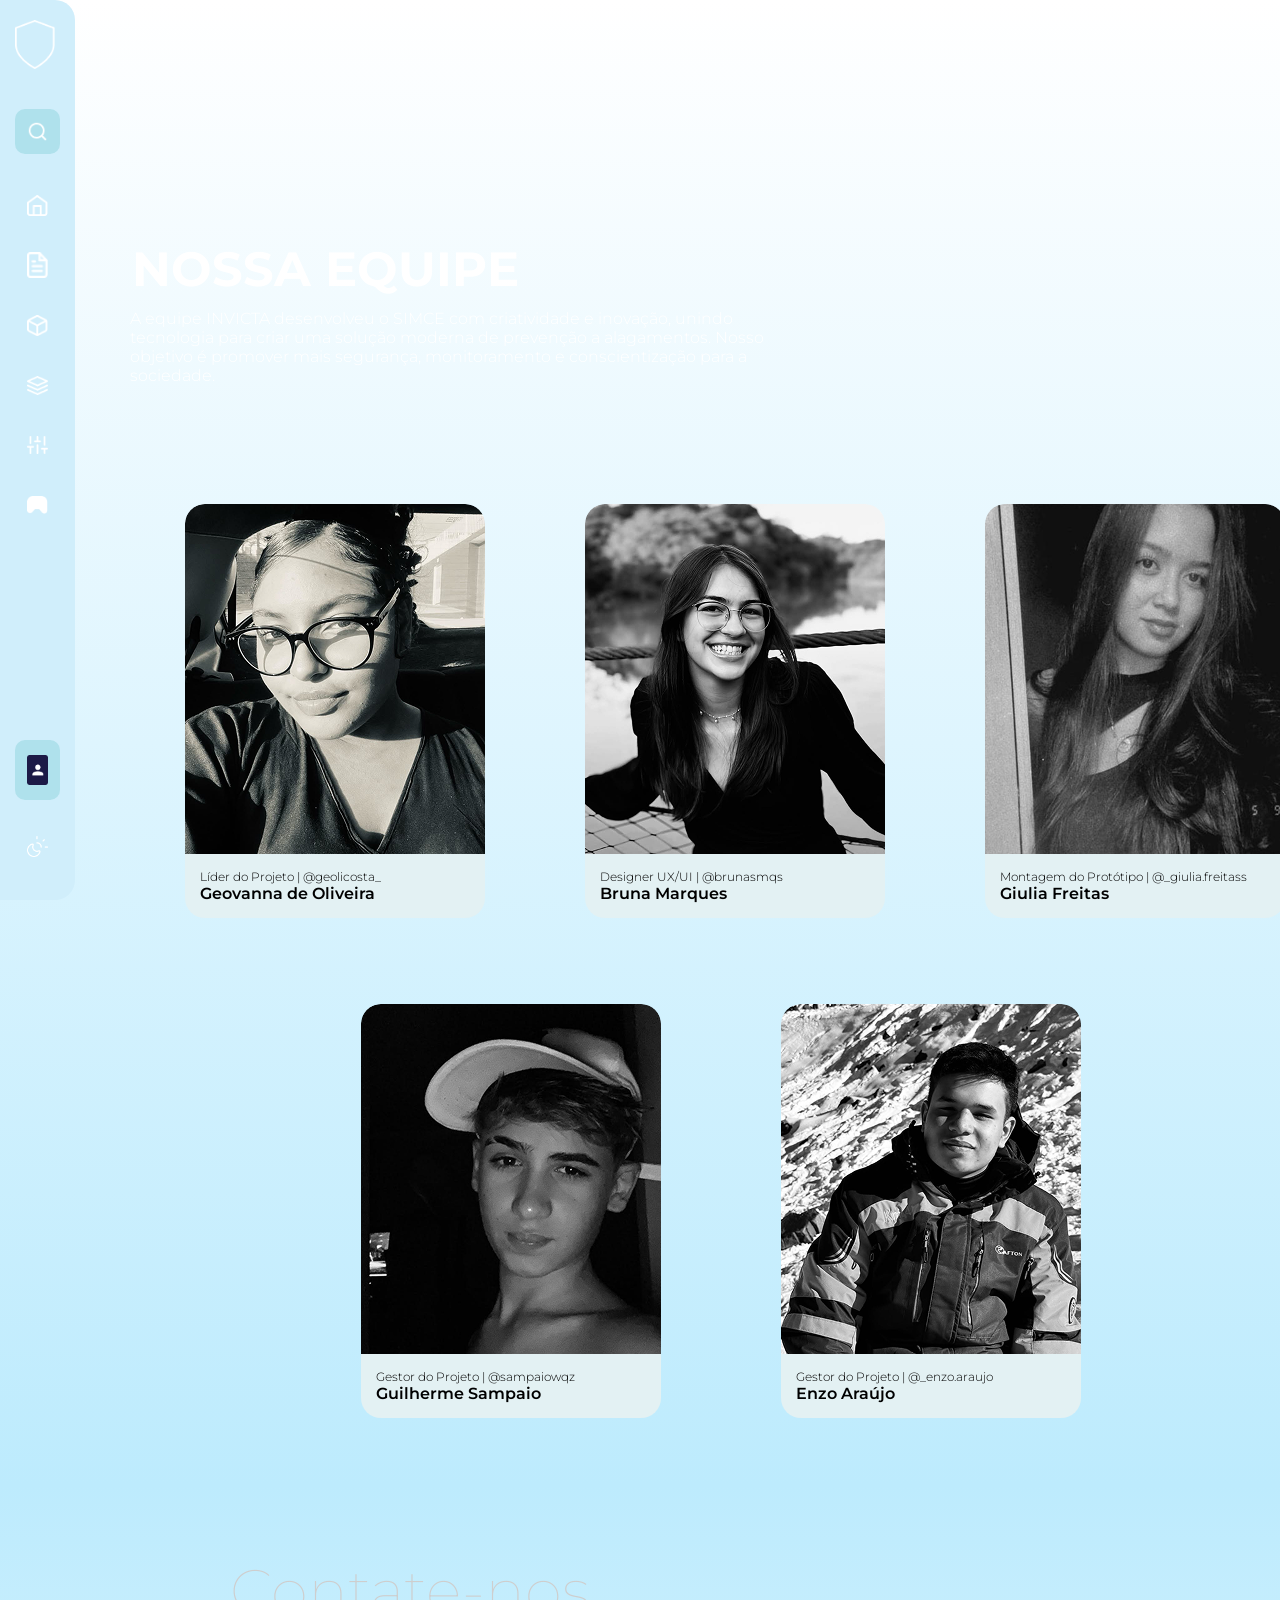
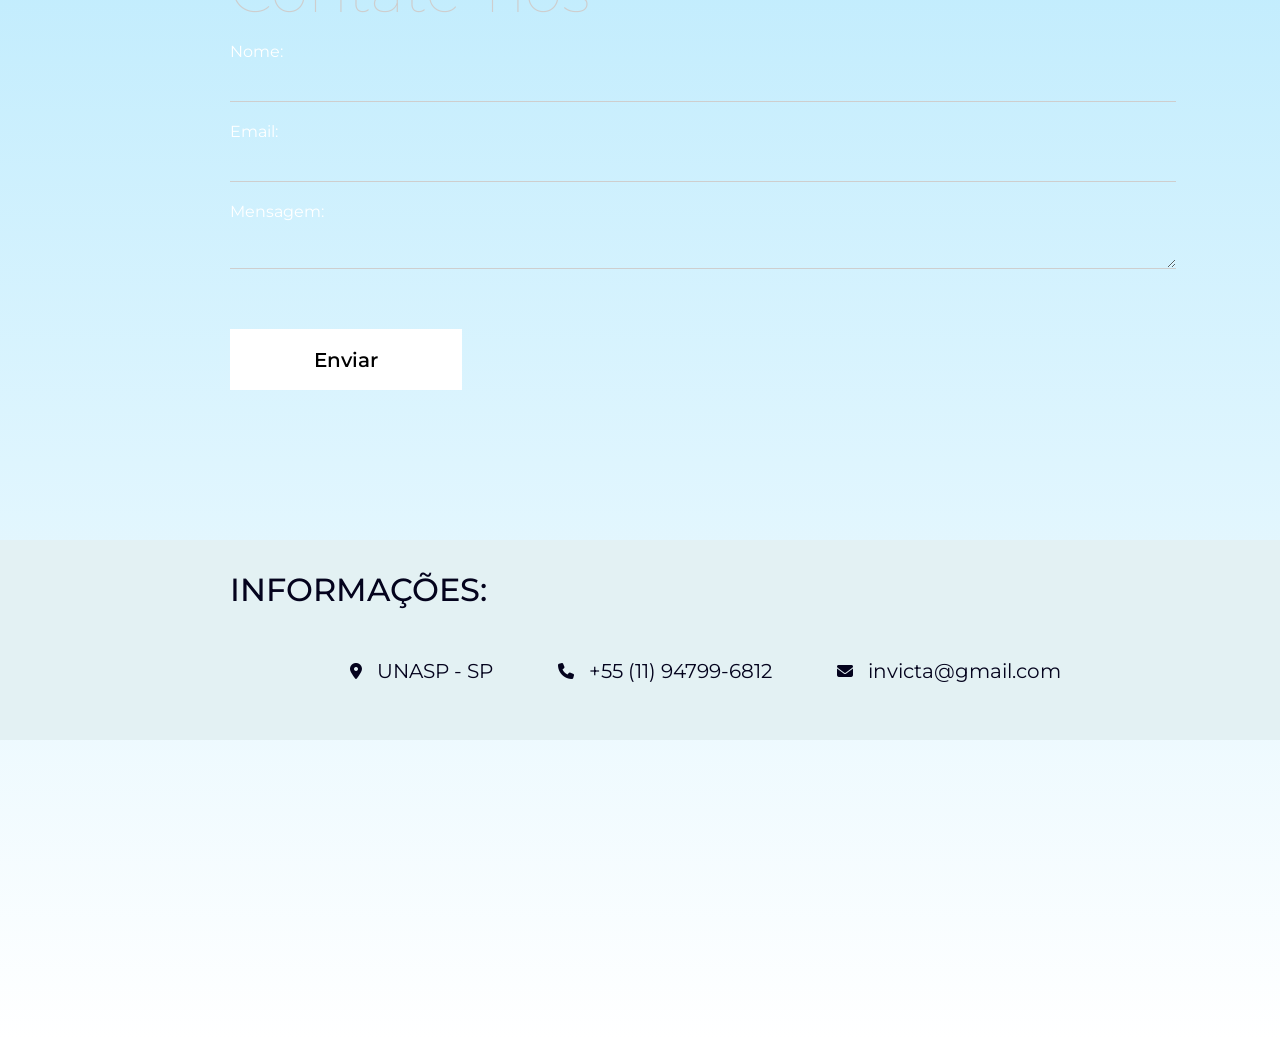
==== pages-clara/equipeClaro.html @ 2c4e3793 "ajuste de botões e modo claro" ====
<!doctype html>
<html lang="en">
    <head>
        <meta charset="UTF-8" />
        <meta name="viewport" content="width=device-width, initial-scale=1.0" />
        <link rel="stylesheet" href="equipeClaro.css" />
        <link
            rel="stylesheet"
            href="https://cdnjs.cloudflare.com/ajax/libs/font-awesome/6.7.2/css/all.min.css"
        />
        <link rel="preconnect" href="https://fonts.googleapis.com" />
        <link rel="preconnect" href="https://fonts.gstatic.com" crossorigin />
        <link
            href="https://fonts.googleapis.com/css2?family=Montserrat:wght@300;400;500;700&display=swap"
            rel="stylesheet"
        />
        <title>Nossa Equipe</title>
    </head>
    <body>
        <div id="page">
            <div class="menu">
                <div class="logo">
                    <img
                        class="logoIcon"
                        src="/images/LOGO (1).png"
                        alt="LOGO"
                    />
                    <span>INVICTA</span>
                </div>

                <div class="pesquisa">
                    <img
                        class="serchIcon"
                        src="/images/SERCH.png"
                        alt="Pesquisar"
                    />
                    <span>Pesquisar</span>
                </div>

                <a href="indexClaro.html" class="item-menu">
                    <img src="/images/HOME.png" alt="Home" />
                    <span>Home</span>
                </a>

                <a href="manualClaro.html" class="item-menu">
                    <img src="/images/LISTA.png" alt="Lista" />
                    <span>Manual</span>
                </a>

                <a href="produtoClaro.html" class="item-menu">
                    <img src="/images/MANUAL.png" alt="Manual" />
                    <span>Produto</span>
                </a>

                <a href="equipeClaro.html" class="item-menu">
                    <img src="/images/EQUIPE.png" alt="Equipe" />
                    <span>Equipe</span>
                </a>

                <a href="referenciasClaro.html" class="item-menu">
                    <img src="/images/REFERENCIAS.png" alt="Referências" />
                    <span>Referências</span>
                </a>
                <a href="gameClaro.html" class="item-menu">
                    <img src="/images/GAME.png" alt="Game" />
                    <span>Game</span>
                </a>

                <div class="usuario">
                    <img
                        class="userIcon"
                        src="/images/USUÁRIO.png"
                        alt="Usuário"
                    />

                    <div class="dados-usuario">
                        <h4>Geovanna Oliveira</h4>
                        <p>geovanna@email.com</p>
                    </div>
                </div>
                <div class="item-menu">
                    <img
                        class="tema-iconify"
                        src="/images/Tema.png"
                        alt="Icone de lua e sol"
                    />
                    <span>Modo Claro</span>
                </div>
            </div>

            <div class="titulo">
                <h1>NOSSA EQUIPE</h1>
            </div>

            <div>
                <p id="descricao">
                    A equipe INVICTA desenvolveu o SIMCE com criatividade e
                    inovação, unindo tecnologia para criar uma solução moderna
                    de prevenção a alagamentos. Nosso objetivo é promover mais
                    segurança, monitoramento e conscientização para a sociedade.
                </p>
            </div>
            <div class="equipe">
                <div class="linha-meninas">
                    <div class="card" id="geo">
                        <img src="/images/Geovanna.png" alt="Imagem Geovanna" />

                        <div class="info-card">
                            <p>Líder do Projeto | @geolicosta_</p>
                            <h4 class="nome">Geovanna de Oliveira</h4>
                        </div>
                    </div>

                    <div class="card">
                        <img src="/images/Bruna.png" alt="Imagem Bruna" />

                        <div class="info-card">
                            <p>Designer UX/UI | @brunasmqs</p>
                            <h4 class="nome">Bruna Marques</h4>
                        </div>
                    </div>

                    <div class="card" id="lia">
                        <img src="/images/Giulia.png" alt="Imagem Giulia" />

                        <div class="info-card">
                            <p>Montagem do Protótipo | @_giulia.freitass</p>
                            <h4 class="nome">Giulia Freitas</h4>
                        </div>
                    </div>
                </div>

                <div class="linha-meninos">
                    <div class="card" id="guilherme">
                        <img
                            src="/images/Guilherme.png"
                            alt="Imagem Guilherme"
                        />

                        <div class="info-card">
                            <p>Gestor do Projeto | @sampaiowqz</p>
                            <h4 class="nome">Guilherme Sampaio</h4>
                        </div>
                    </div>

                    <div class="card" id="enzo">
                        <img src="/images/Enzo.png" alt="Imagem Enzo" />

                        <div class="info-card">
                            <p>Gestor do Projeto | @_enzo.araujo</p>
                            <h4 class="nome">Enzo Araújo</h4>
                        </div>
                    </div>
                </div>
            </div>

            <div class="contate-nos">
                <h2>Contate-nos</h2>

                <div class="informacao">
                    <label for="nome">Nome:</label>
                    <input type="text" id="nome" name="nome" />

                    <label for="email">Email:</label>
                    <input type="email" id="email" name="email" />

                    <label for="mensagem">Mensagem:</label>
                    <textarea id="mensagem" name="mensagem" rows="5"></textarea>
                </div>
                <button type="submit">Enviar</button>
            </div>
        </div>

        <div class="info">
            <h3>INFORMAÇÕES:</h3>

            <div class="item-info">
                <i class="fa-solid fa-location-dot"></i>
                <p>UNASP - SP</p>

                <i class="fa-solid fa-phone"></i>
                <p>+55 (11) 94799-6812</p>

                <i class="fa-solid fa-envelope"></i>
                <p>invicta@gmail.com</p>
            </div>
        </div>
    </body>
</html>
---- pages-clara/equipeClaro.css ----
* {
  margin: 0;
  padding: 0;
  box-sizing: border-box;
  font-family: 'Montserrat', sans-serif;
}

html {
  scroll-behavior: smooth;
}

body {
  background: linear-gradient(180deg, #FFF 0%, #BDEBFD 56.25%, #FFF 100%);
  color: #fff;
  position: relative;
  min-height: 100vh;
}

#page {
  /* border: 1px solid red; */
  max-width: 1300px;
  margin-inline: auto;
}

/* ---------- ANIMAÇÕES ---------- */

@keyframes fadeInUp {
  from { opacity: 0; transform: translateY(2rem); }
  to   { opacity: 1; transform: translateY(0); }
}

/* ---------- IMAGENS ---------- */

img {
  max-width: 100%;
  display: block;
}

/* ---------- MENU ---------- */

.menu {
  position: fixed;
  top: 0;
  left: 0;
  width: 4.6875rem;
  height: 100vh;
  text-decoration: none;

  background: #D0EEFB;

  display: flex;
  flex-direction: column;

  padding: 1.25rem 0.9375rem;

  overflow: hidden;
  transition: .35s ease;

  border-radius: 0 1.25rem 1.25rem 0;
  z-index: 999;
}

.menu:hover {
  width: 16.25rem;
}

/* ---------- LOGO ---------- */

.logo {
  display: flex;
  align-items: center;
  gap: 0.9375rem;
  margin-bottom: 2.5rem;
}

.logo img {
  width: 2.5rem;
}

.logo span {
  font-size: 2rem;
  font-weight: 700;
  white-space: nowrap;

  opacity: 0;
  transition: .3s;
}

.menu:hover .logo span {
  opacity: 1;
}

/* ---------- PESQUISA ---------- */

.pesquisa {
  display: flex;
  align-items: center;
  gap: 0.9375rem;

  background: rgba(161, 220, 230, 0.70);
  border-radius: 0.625rem;

  padding: 0.75rem;
  margin-bottom: 1.5625rem;
}

.pesquisa img {
  width: 1.625rem;
}

.pesquisa span {
  white-space: nowrap;
  opacity: 0;
  transition: .3s;
}

.menu:hover .pesquisa span {
  opacity: 1;
}

/* ---------- ITENS ---------- */
/* ---------- ITENS ---------- */

.item-menu {
  display: flex;
  align-items: center;
  gap: 1.125rem;

  width: 100%;

  padding: 0.75rem;
  margin-bottom: 0.5rem;

  border-radius: 0.625rem;

  cursor: pointer;
  transition: .3s ease;

  text-decoration: none;
  color: #fff; /*n consegui descobrir qual a cor*/
}

.item-menu:hover {
  background: #1C1A46; /*n consegui descobrir qual a cor*/
}

.item-menu img {
  width: 1.75rem;
  height: 1.75rem;
  object-fit: contain;
  flex-shrink: 0;
}

.item-menu span {
  white-space: nowrap;
  opacity: 0;
  transition: .3s ease;
  font-size: 1rem;
  font-weight: 500;
}

.menu:hover .item-menu span {
  opacity: 1;
}

/* ---------- USUÁRIO ---------- */

.usuario {
  margin-top: auto;
  margin-bottom: 20px;

  display: flex;
  align-items: center;
  gap: 0.9375rem;

  background: rgba(161, 220, 230, 0.70);
  padding: 0.75rem;
  border-radius: 0.625rem;
}

.usuario img {
  width: 2.1875rem;
}

.dados-usuario {
  opacity: 0;
  transition: .3s;
  white-space: nowrap;
}

.menu:hover .dados-usuario {
  opacity: 1;
}

.dados-usuario h4 {
  font-size: .9rem;
  margin: 0;
}

.dados-usuario p {
  font-size: .7rem;
  color: #1C1A46;
  margin: 0.25rem 0 0 0;
}

/* ---------- TEMA ---------- */

.menu:hover .item-menu {
  opacity: 1;
}

.item-menu{ 
  display: flex;
  align-items: center;
  gap: 1.125rem;

  width: 100%;

  padding: 0.75rem;
  margin-bottom: 0.5rem;

  border-radius: 0.625rem;

  cursor: pointer;
  transition: .3s ease;

  text-decoration: none;
  color: #fff;
}

.item-menu:hover {
  background: #1C1A46; /*n consegui descobrir qual a cor*/
}

.item-menu img {
  width: 2rem;
  height: 1.75rem;
  object-fit: contain;
  flex-shrink: 0;
}

.item-menu span {
  white-space: nowrap;
  opacity: 0;
  transition: .3s ease;
  font-size: 1rem;
  font-weight: 500;
}

/* ---------- INÍCIO DO CSS EQUIPE  ---------- */
/* ---------- TÍTULO ---------- */

.titulo {
  width: 788px;
  height: 59px;
  aspect-ratio: 788/59;
}

.titulo, h1{
  color: #FFF;
  font-family: Montserrat;
  font-size: 48px;
  font-style: normal;
  font-weight: 700;
  line-height: normal;
  margin-left: 66px;
  margin-top: 240px;
}

/* ---------- DESCRIÇÃO DO TÍTULO ---------- */
#descricao{
  width: 680px;
  margin-top: 10px
}

#descricao, p{
  color: #FFF;
  font-family: Montserrat;
  font-size: 16px;
  font-style: normal;
  font-weight: 300;
  line-height: normal;
  margin-left: 130px;
}

/* ---------- IMAGENS DA EQUIPE ---------- */

.linha-meninas{
    display: flex;
    gap: 100px; 
    margin-top: 119px;
    
}

.info-card p,
.info-card h4{
  color: #000000;
  padding-left: 15px;
}

.info-card h4{
  font-weight: 600;
}

.card{
  width: 300px;

}

.card img{
  width: 300px;
  display: block;
  border-radius: 20px 20px 0 0;
}

.info-card{
  width: 300px;
  background: #E3F1F3;
  border-radius: 0 0 20px 20px;
  padding: 15px 0;
  
}

.info-card p,
.info-card h4{
  margin: 0;
  background: none; 
}

.info-card p{
  font-size: 12px;
}

#geo{
  margin-left: 185px
}

#lia{
  margin-right: 130px;
}

#guilherme {
  margin-left: 361px
}

#enzo{
  margin-right: 283px;
}

.linha-meninos{
    display: flex;
    gap: 120px;
    margin-top: 150px;
}

.card{
  width: 300px;
  height: 350px;
}

}

/* ---------- CONTATE-NOS  ---------- */
.informacao{
  display: flex;
  flex-direction: column;
  align-items: flex-start;
}

h2{
  color: #FFF;
  font-family: Montserrat;
  font-size: 54px;
  font-style: normal;
  font-weight: 300;
  line-height: normal;
  margin-top: 100px;
  color: #CECECE;
  font-family: Montserrat;
  font-size: 60px;
  font-style: normal;
  font-weight: 100;
  line-height: normal;
}

.informacao label{
  display: block;
  margin-top: 15px;
}

textarea{
    height: 40px;
}

.informacao input,
.informacao textarea{
  display: block;
  width: 946px;
  margin-bottom: 15px;
  background: transparent;   
  border: none;             
  border-bottom: 1px solid #CECECE; 
  outline: none;            
  color: #CECECE;
  padding: 8px 0;
  margin-top: 8px;           
  margin-bottom: 20px; 
}

.contate-nos{
  margin-left: 230px; 
  margin-top: 200px;
}

button{
  width: 232px;
  height: 61px;
  background: #FFF;
  border: none;
  color: #000;
  font-family: Montserrat;
  font-size: 20px;
  font-style: normal;
  font-weight: 550;
  line-height: normal;
  margin-top: 40px
}


/* ---------- INFORMACOES  ---------- */


h3{
  color: #04031D;
  font-family: Montserrat;
  font-size: 32px;
  font-style: normal;
  font-weight: 500;
  line-height: normal;
}


h3{
  margin-left: 230px;
   padding-top: 30px;
}

.info{
  background: #E3F1F3;
  width: 100%;
  height: 200px;
  margin-top: 150px;
  margin-bottom: 300px;
}

.item-info{
  display: flex;
  align-items: center;
  gap: 15px;          
  margin-left: 350px;
  margin-top: 20px;
  color: #04031D;
  padding-top: 30px;
}

.item-info i:not(:first-child){
  margin-left: 50px; 
}

.item-info p{
  margin: 0;
  color: #04031D;
  font-family: Montserrat;
  font-size: 20px;
  font-style: normal;
  font-weight: 400;
  line-height: normal;
}
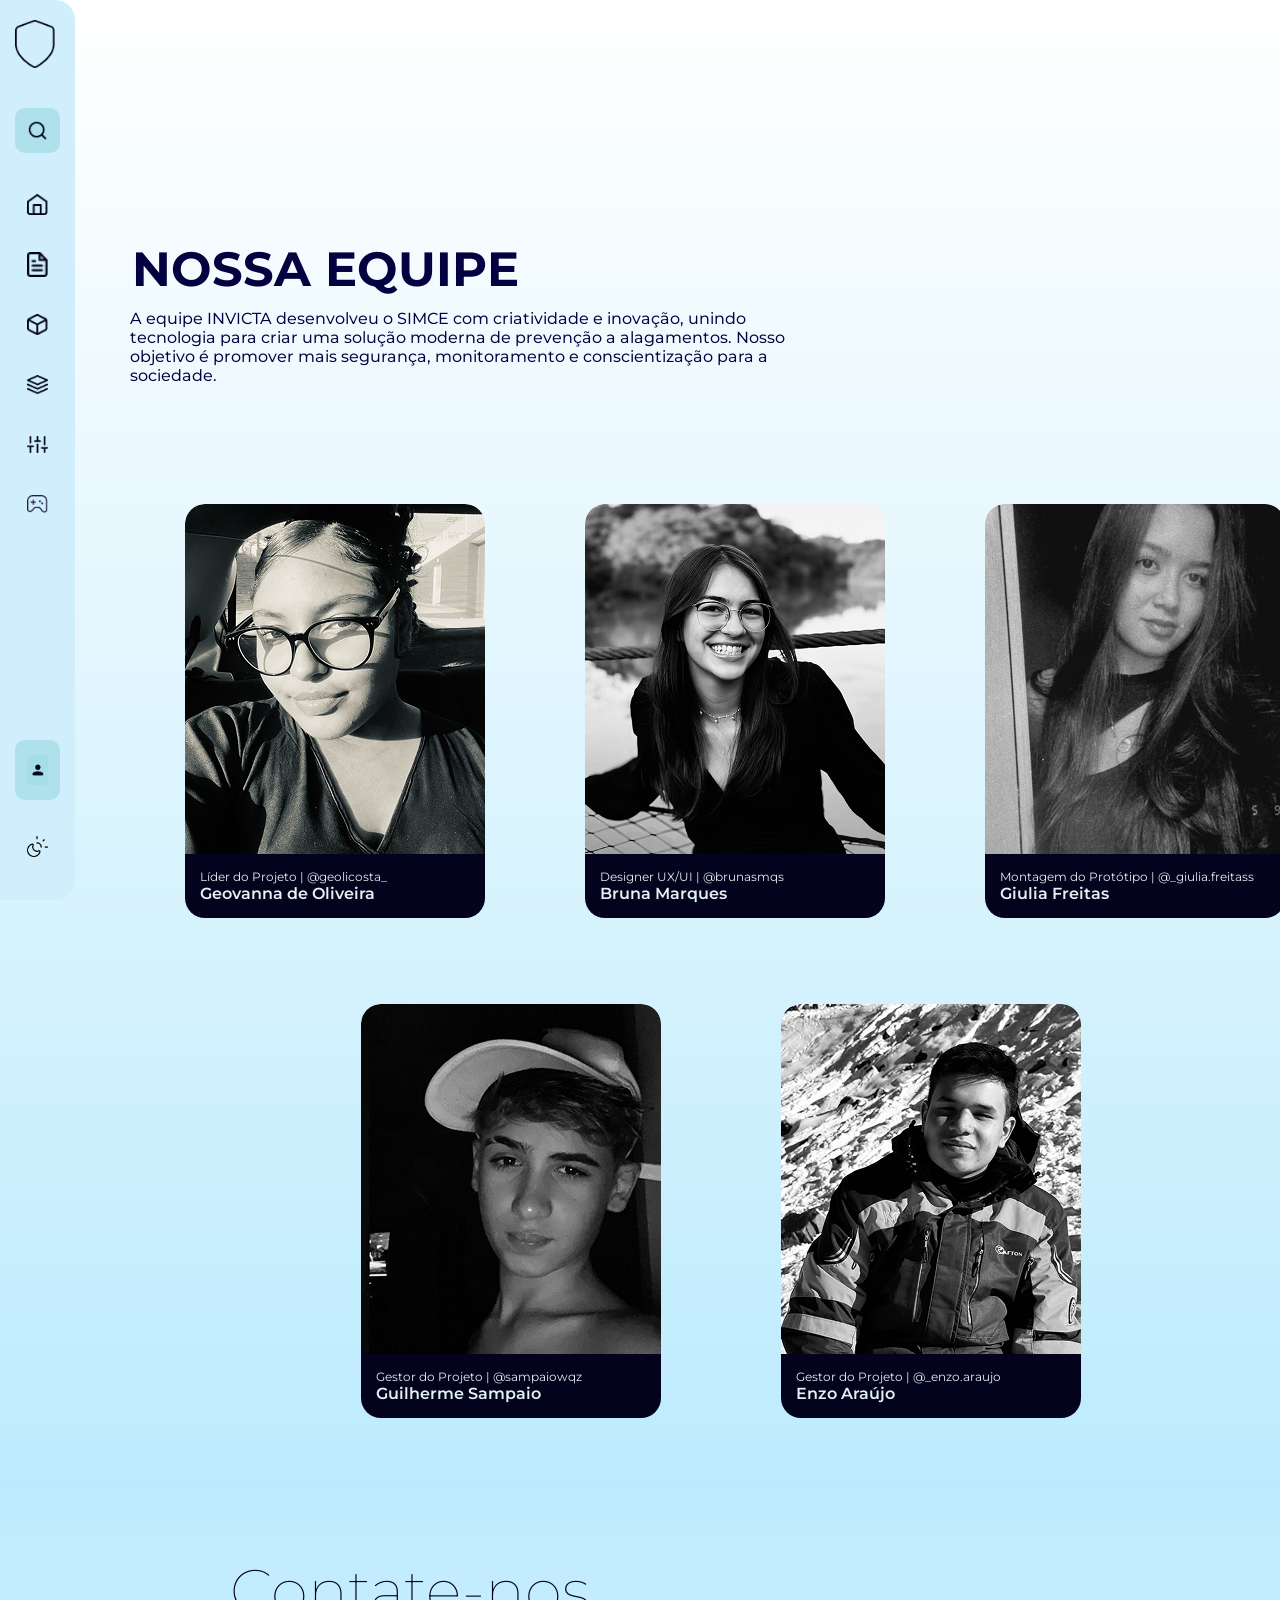
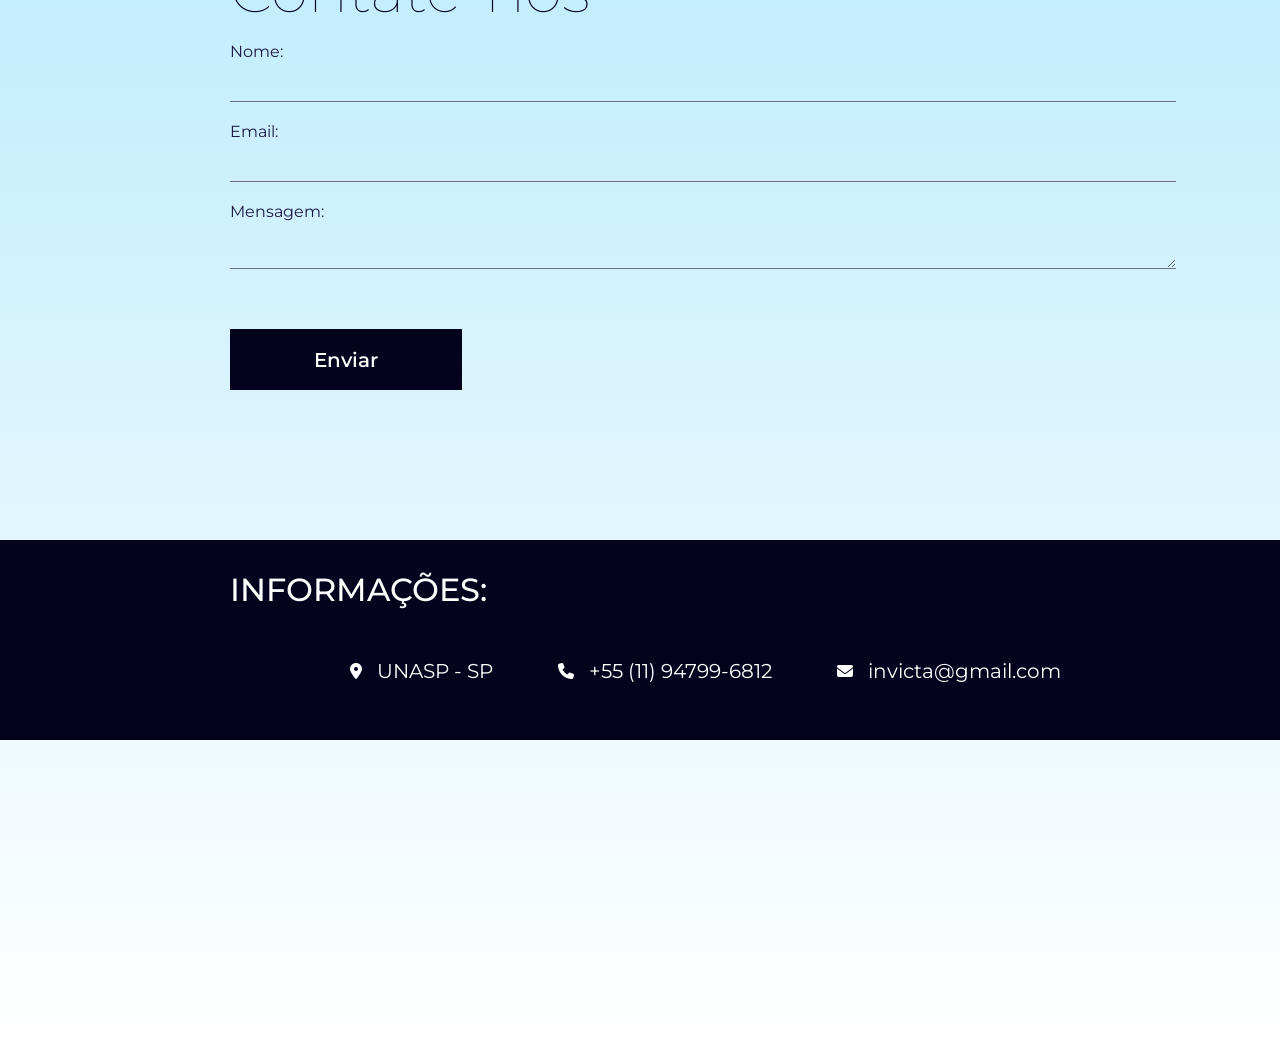
==== commit 894c6823: "finalização de referenciasClaro" ====
--- a/pages-clara/equipeClaro.html
+++ b/pages-clara/equipeClaro.html
@@ -22,7 +22,7 @@
                 <div class="logo">
                     <img
                         class="logoIcon"
-                        src="/images/LOGO (1).png"
+                        src="../imagesClaro/LOGOClaro.png"
                         alt="LOGO"
                     />
                     <span>INVICTA</span>
@@ -31,45 +31,48 @@
                 <div class="pesquisa">
                     <img
                         class="serchIcon"
-                        src="/images/SERCH.png"
+                        src="/imagesClaro/PESQUISAClaro.png"
                         alt="Pesquisar"
                     />
                     <span>Pesquisar</span>
                 </div>
 
                 <a href="indexClaro.html" class="item-menu">
-                    <img src="/images/HOME.png" alt="Home" />
+                    <img src="/imagesClaro/HOMEClaro.png" alt="Home" />
                     <span>Home</span>
                 </a>
 
                 <a href="manualClaro.html" class="item-menu">
-                    <img src="/images/LISTA.png" alt="Lista" />
+                    <img src="/imagesClaro/MANUALClaro.png" alt="Lista" />
                     <span>Manual</span>
                 </a>
 
                 <a href="produtoClaro.html" class="item-menu">
-                    <img src="/images/MANUAL.png" alt="Manual" />
+                    <img src="/imagesClaro/PRODUTOClaro.png" alt="Manual" />
                     <span>Produto</span>
                 </a>
 
                 <a href="equipeClaro.html" class="item-menu">
-                    <img src="/images/EQUIPE.png" alt="Equipe" />
+                    <img src="/imagesClaro/EQUIPEClaro.png" alt="Equipe" />
                     <span>Equipe</span>
                 </a>
 
                 <a href="referenciasClaro.html" class="item-menu">
-                    <img src="/images/REFERENCIAS.png" alt="Referências" />
+                    <img
+                        src="/imagesClaro/REFERENCIASClaro.png"
+                        alt="Referências"
+                    />
                     <span>Referências</span>
                 </a>
                 <a href="gameClaro.html" class="item-menu">
-                    <img src="/images/GAME.png" alt="Game" />
+                    <img src="/imagesClaro/GAMEClaro.png" alt="Game" />
                     <span>Game</span>
                 </a>
 
                 <div class="usuario">
                     <img
                         class="userIcon"
-                        src="/images/USUÁRIO.png"
+                        src="/imagesClaro/SECAO-USUARIOClaro.png"
                         alt="Usuário"
                     />
 
@@ -78,14 +81,14 @@
                         <p>geovanna@email.com</p>
                     </div>
                 </div>
-                <div class="item-menu">
-                    <img
-                        class="tema-iconify"
-                        src="/images/Tema.png"
-                        alt="Icone de lua e sol"
-                    />
-                    <span>Modo Claro</span>
-                </div>
+                <a href="/index.html" class="item-menu modo-claro">
+                        <img 
+                            class="tema-iconify"
+                            src="/imagesClaro/ModoEscuro.png"
+                            alt="Icone de lua e sol"
+                        />
+                        <span>Modo Escuro</span>
+                </a>
             </div>
 
             <div class="titulo">
--- a/pages-clara/equipeClaro.css
+++ b/pages-clara/equipeClaro.css
@@ -11,7 +11,7 @@
 
 body {
   background: linear-gradient(180deg, #FFF 0%, #BDEBFD 56.25%, #FFF 100%);
-  color: #fff;
+  color: #1C1A46;
   position: relative;
   min-height: 100vh;
 }
@@ -137,11 +137,11 @@
   transition: .3s ease;
 
   text-decoration: none;
-  color: #fff; /*n consegui descobrir qual a cor*/
+  color: #040140;
 }
 
 .item-menu:hover {
-  background: #1C1A46; /*n consegui descobrir qual a cor*/
+  background: #A1DCE6;
 }
 
 .item-menu img {
@@ -157,6 +157,7 @@
   transition: .3s ease;
   font-size: 1rem;
   font-weight: 500;
+  color: #040140;
 }
 
 .menu:hover .item-menu span {
@@ -229,7 +230,7 @@
 }
 
 .item-menu:hover {
-  background: #1C1A46; /*n consegui descobrir qual a cor*/
+  color: rgba(161, 220, 230, 0.70); 
 }
 
 .item-menu img {
@@ -257,7 +258,7 @@
 }
 
 .titulo, h1{
-  color: #FFF;
+  color: #040140;
   font-family: Montserrat;
   font-size: 48px;
   font-style: normal;
@@ -273,12 +274,22 @@
   margin-top: 10px
 }
 
-#descricao, p{
+#descricao{
+  color: #040140;
+  font-family: Montserrat;
+  font-size: 16px;
+  font-style: normal;
+  font-weight: 450;
+  line-height: normal;
+  margin-left: 130px;
+}
+
+p{
   color: #FFF;
   font-family: Montserrat;
   font-size: 16px;
   font-style: normal;
-  font-weight: 300;
+  font-weight: 400;
   line-height: normal;
   margin-left: 130px;
 }
@@ -294,7 +305,7 @@
 
 .info-card p,
 .info-card h4{
-  color: #000000;
+  color: #E3F1F3;
   padding-left: 15px;
 }
 
@@ -315,7 +326,7 @@
 
 .info-card{
   width: 300px;
-  background: #E3F1F3;
+  background: #04031D;
   border-radius: 0 0 20px 20px;
   padding: 15px 0;
   
@@ -368,14 +379,14 @@
 }
 
 h2{
-  color: #FFF;
+  color: #04031D;
   font-family: Montserrat;
   font-size: 54px;
   font-style: normal;
   font-weight: 300;
   line-height: normal;
   margin-top: 100px;
-  color: #CECECE;
+  color: #04031D;
   font-family: Montserrat;
   font-size: 60px;
   font-style: normal;
@@ -399,9 +410,9 @@
   margin-bottom: 15px;
   background: transparent;   
   border: none;             
-  border-bottom: 1px solid #CECECE; 
+  border-bottom: 1px solid #6f6e8c; 
   outline: none;            
-  color: #CECECE;
+  color: #04031D;
   padding: 8px 0;
   margin-top: 8px;           
   margin-bottom: 20px; 
@@ -415,9 +426,9 @@
 button{
   width: 232px;
   height: 61px;
-  background: #FFF;
+  background: #04031D;
   border: none;
-  color: #000;
+  color: #FFF;
   font-family: Montserrat;
   font-size: 20px;
   font-style: normal;
@@ -431,7 +442,7 @@
 
 
 h3{
-  color: #04031D;
+  color: #FFF;
   font-family: Montserrat;
   font-size: 32px;
   font-style: normal;
@@ -446,7 +457,7 @@
 }
 
 .info{
-  background: #E3F1F3;
+  background: #04031D;
   width: 100%;
   height: 200px;
   margin-top: 150px;
@@ -459,7 +470,7 @@
   gap: 15px;          
   margin-left: 350px;
   margin-top: 20px;
-  color: #04031D;
+  color: #FFF;;
   padding-top: 30px;
 }
 
@@ -469,7 +480,7 @@
 
 .item-info p{
   margin: 0;
-  color: #04031D;
+  color: color: #FFF;;
   font-family: Montserrat;
   font-size: 20px;
   font-style: normal;
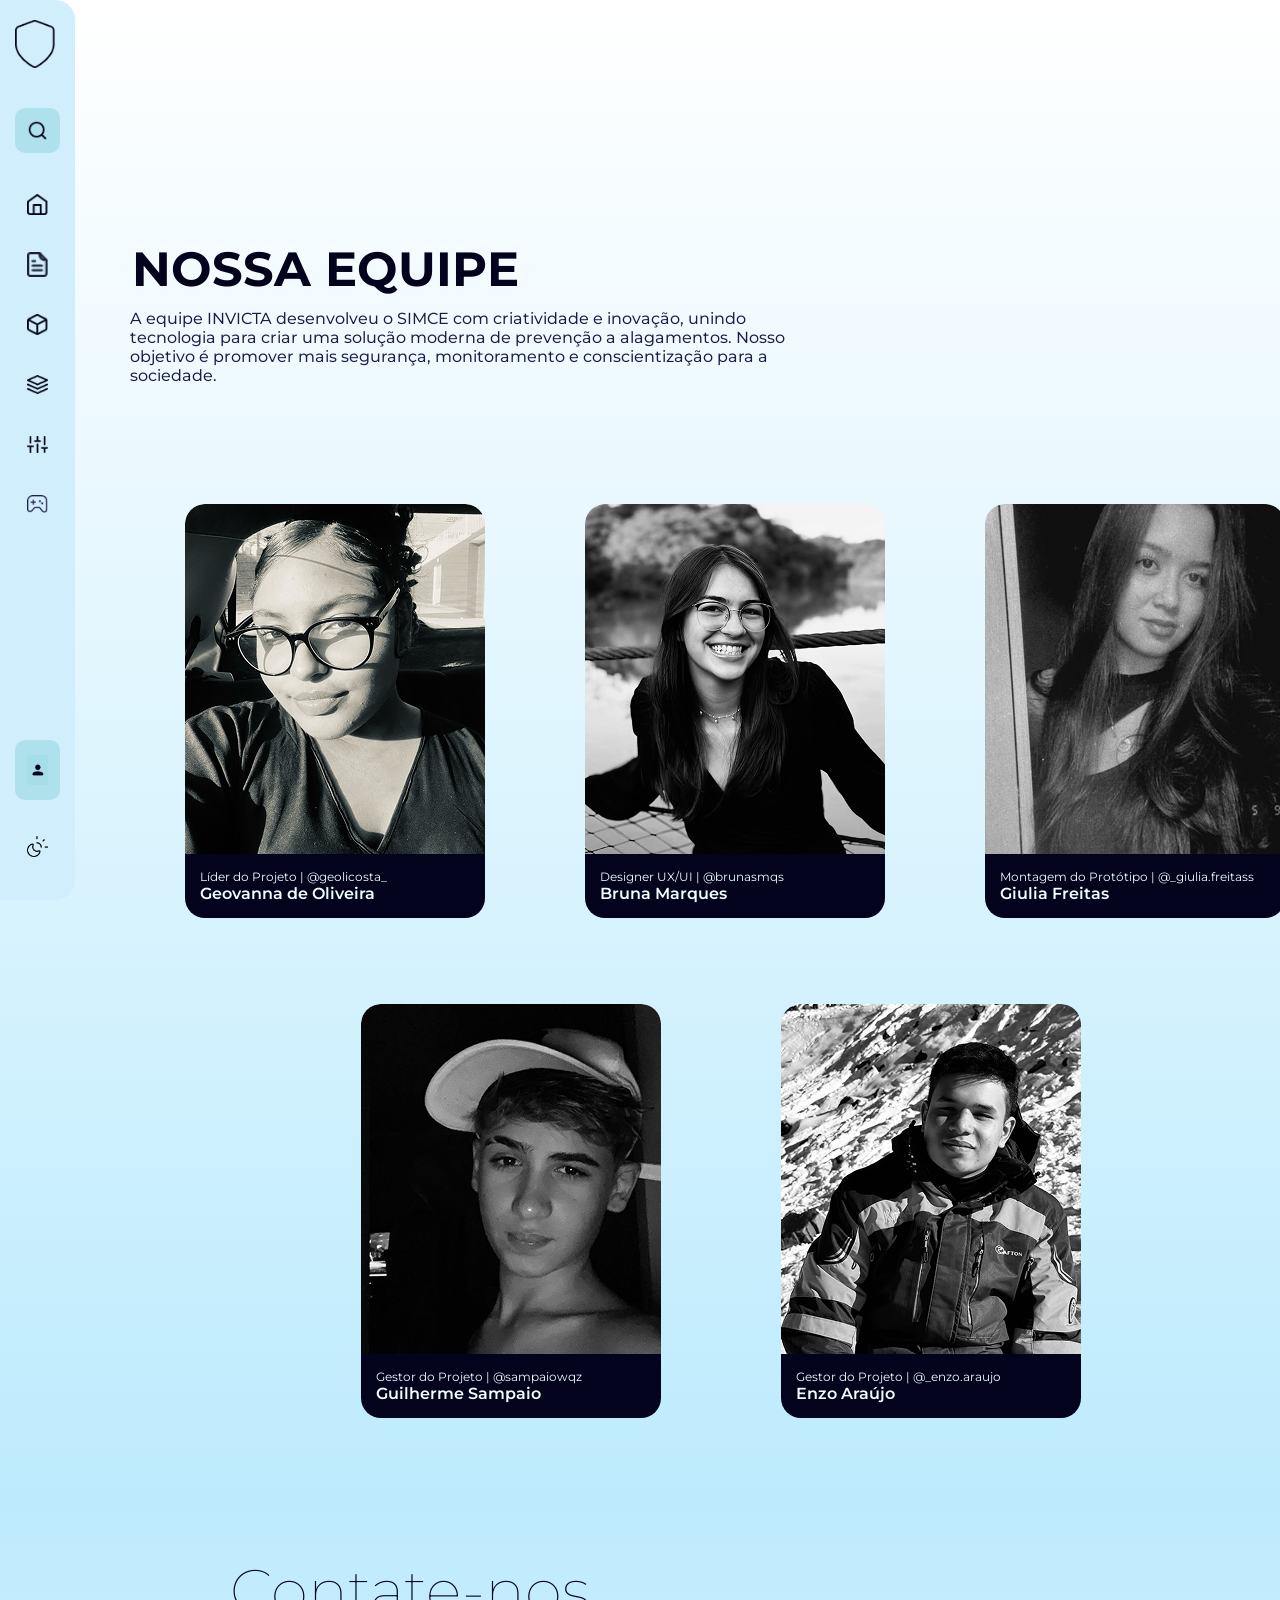
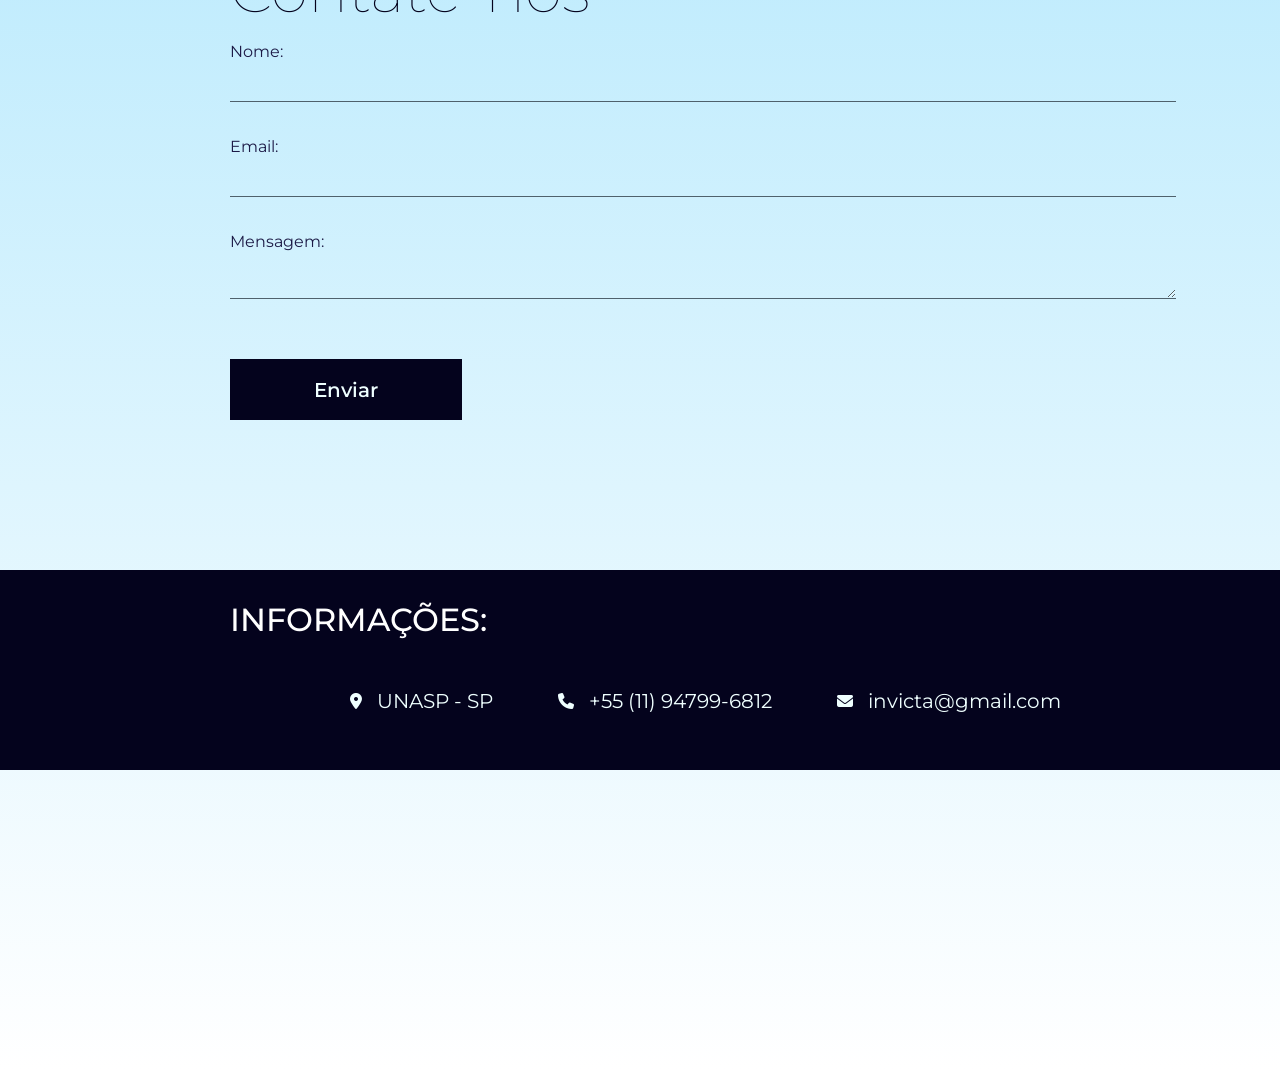
==== commit 9a8598b1: "alterações no root de claro e também no caminho até o modo escuro e claro" ====
--- a/pages-clara/equipeClaro.html
+++ b/pages-clara/equipeClaro.html
@@ -81,7 +81,7 @@
                         <p>geovanna@email.com</p>
                     </div>
                 </div>
-                <a href="/index.html" class="item-menu modo-claro">
+                <a href="../pages/equipe.html" class="item-menu modo-claro">
                         <img 
                             class="tema-iconify"
                             src="/imagesClaro/ModoEscuro.png"
--- a/pages-clara/equipeClaro.css
+++ b/pages-clara/equipeClaro.css
@@ -1,3 +1,8 @@
+@import "../colors.css";
+/* =========================================================
+   CONFIGURAÇÕES GERAIS
+========================================================= */
+
 * {
   margin: 0;
   padding: 0;
@@ -10,8 +15,10 @@
 }
 
 body {
-  background: linear-gradient(180deg, #FFF 0%, #BDEBFD 56.25%, #FFF 100%);
-  color: #1C1A46;
+  background: linear-gradient(180deg, var(--cor-texto) 0%, var(--cor-15) 56.25%, var(--cor-texto) 100%);
+
+  color: var(--cor-elemento);
+
   position: relative;
   min-height: 100vh;
 }
@@ -22,31 +29,49 @@
   margin-inline: auto;
 }
 
-/* ---------- ANIMAÇÕES ---------- */
+
+/* =========================================================
+   ANIMAÇÕES
+========================================================= */
 
 @keyframes fadeInUp {
-  from { opacity: 0; transform: translateY(2rem); }
-  to   { opacity: 1; transform: translateY(0); }
-}
-
-/* ---------- IMAGENS ---------- */
+  from {
+    opacity: 0;
+    transform: translateY(2rem);
+  }
+
+  to {
+    opacity: 1;
+    transform: translateY(0);
+  }
+}
+
+
+/* =========================================================
+   IMAGENS
+========================================================= */
 
 img {
   max-width: 100%;
   display: block;
 }
 
-/* ---------- MENU ---------- */
+
+/* =========================================================
+   MENU
+========================================================= */
 
 .menu {
   position: fixed;
   top: 0;
   left: 0;
+
   width: 4.6875rem;
   height: 100vh;
+
   text-decoration: none;
 
-  background: #D0EEFB;
+  background: var(--cor-13);
 
   display: flex;
   flex-direction: column;
@@ -64,11 +89,15 @@
   width: 16.25rem;
 }
 
-/* ---------- LOGO ---------- */
+
+/* =========================================================
+   LOGO
+========================================================= */
 
 .logo {
   display: flex;
   align-items: center;
+
   gap: 0.9375rem;
   margin-bottom: 2.5rem;
 }
@@ -80,6 +109,7 @@
 .logo span {
   font-size: 2rem;
   font-weight: 700;
+
   white-space: nowrap;
 
   opacity: 0;
@@ -90,14 +120,19 @@
   opacity: 1;
 }
 
-/* ---------- PESQUISA ---------- */
+
+/* =========================================================
+   PESQUISA
+========================================================= */
 
 .pesquisa {
   display: flex;
   align-items: center;
+
   gap: 0.9375rem;
 
   background: rgba(161, 220, 230, 0.70);
+
   border-radius: 0.625rem;
 
   padding: 0.75rem;
@@ -110,6 +145,7 @@
 
 .pesquisa span {
   white-space: nowrap;
+
   opacity: 0;
   transition: .3s;
 }
@@ -118,12 +154,15 @@
   opacity: 1;
 }
 
-/* ---------- ITENS ---------- */
-/* ---------- ITENS ---------- */
+
+/* =========================================================
+   ITENS DO MENU
+========================================================= */
 
 .item-menu {
   display: flex;
   align-items: center;
+
   gap: 1.125rem;
 
   width: 100%;
@@ -137,34 +176,42 @@
   transition: .3s ease;
 
   text-decoration: none;
-  color: #040140;
+
+  color: var(--cor-01);
 }
 
 .item-menu:hover {
-  background: #A1DCE6;
+  background: var(--cor-06);
 }
 
 .item-menu img {
   width: 1.75rem;
   height: 1.75rem;
+
   object-fit: contain;
   flex-shrink: 0;
 }
 
 .item-menu span {
   white-space: nowrap;
+
   opacity: 0;
   transition: .3s ease;
+
   font-size: 1rem;
   font-weight: 500;
-  color: #040140;
+
+  color: var(--cor-01);
 }
 
 .menu:hover .item-menu span {
   opacity: 1;
 }
 
-/* ---------- USUÁRIO ---------- */
+
+/* =========================================================
+   USUÁRIO
+========================================================= */
 
 .usuario {
   margin-top: auto;
@@ -172,10 +219,13 @@
 
   display: flex;
   align-items: center;
+
   gap: 0.9375rem;
 
   background: rgba(161, 220, 230, 0.70);
+
   padding: 0.75rem;
+
   border-radius: 0.625rem;
 }
 
@@ -199,20 +249,32 @@
 }
 
 .dados-usuario p {
-  font-size: .7rem;
-  color: #1C1A46;
+  font-size: 0.7rem;
+  font-weight: 400;
+
+  color: var(--cor-01);
+
+  opacity: 0.6;
+
   margin: 0.25rem 0 0 0;
-}
-
-/* ---------- TEMA ---------- */
+
+  width: auto;
+  height: auto;
+}
+
+
+/* =========================================================
+   TEMA
+========================================================= */
 
 .menu:hover .item-menu {
   opacity: 1;
 }
 
-.item-menu{ 
+.item-menu {
   display: flex;
   align-items: center;
+
   gap: 1.125rem;
 
   width: 100%;
@@ -226,7 +288,8 @@
   transition: .3s ease;
 
   text-decoration: none;
-  color: #fff;
+
+  color: var(--cor-texto);
 }
 
 .item-menu:hover {
@@ -236,261 +299,345 @@
 .item-menu img {
   width: 2rem;
   height: 1.75rem;
+
   object-fit: contain;
   flex-shrink: 0;
 }
 
 .item-menu span {
   white-space: nowrap;
+
   opacity: 0;
   transition: .3s ease;
+
   font-size: 1rem;
   font-weight: 500;
 }
 
-/* ---------- INÍCIO DO CSS EQUIPE  ---------- */
+
+/* =========================================================
+   INÍCIO DO CSS EQUIPE
+========================================================= */
+
+
 /* ---------- TÍTULO ---------- */
 
 .titulo {
   width: 788px;
   height: 59px;
+
   aspect-ratio: 788/59;
 }
 
-.titulo, h1{
-  color: #040140;
+.titulo,
+h1 {
+  color: var(--cor-01);
+
   font-family: Montserrat;
+
   font-size: 48px;
+
   font-style: normal;
+
   font-weight: 700;
+
   line-height: normal;
+
   margin-left: 66px;
   margin-top: 240px;
 }
 
+
 /* ---------- DESCRIÇÃO DO TÍTULO ---------- */
-#descricao{
+
+#descricao {
   width: 680px;
-  margin-top: 10px
-}
-
-#descricao{
-  color: #040140;
+
+  margin-top: 10px;
+
+  color: (--cor-01);
+
   font-family: Montserrat;
+
   font-size: 16px;
+
   font-style: normal;
+
   font-weight: 450;
+
   line-height: normal;
+
   margin-left: 130px;
 }
 
-p{
-  color: #FFF;
+p {
+  color: (--cor-01);
+
   font-family: Montserrat;
+
   font-size: 16px;
+
   font-style: normal;
+
   font-weight: 400;
+
   line-height: normal;
+
   margin-left: 130px;
 }
 
-/* ---------- IMAGENS DA EQUIPE ---------- */
-
-.linha-meninas{
-    display: flex;
-    gap: 100px; 
-    margin-top: 119px;
-    
+
+/* =========================================================
+   IMAGENS DA EQUIPE
+========================================================= */
+
+.linha-meninas {
+  display: flex;
+
+  gap: 100px;
+
+  margin-top: 119px;
 }
 
 .info-card p,
-.info-card h4{
-  color: #E3F1F3;
+.info-card h4 {
+  color:  var(--cor-14);
+
   padding-left: 15px;
 }
 
-.info-card h4{
+.info-card h4 {
   font-weight: 600;
 }
 
-.card{
+.card {
   width: 300px;
-
-}
-
-.card img{
+}
+
+.card img {
   width: 300px;
+
   display: block;
+
   border-radius: 20px 20px 0 0;
 }
 
-.info-card{
+.info-card {
   width: 300px;
-  background: #04031D;
+
+  background: var(--cor-fundo-3);
+
   border-radius: 0 0 20px 20px;
+
   padding: 15px 0;
-  
 }
 
 .info-card p,
-.info-card h4{
+.info-card h4 {
   margin: 0;
-  background: none; 
-}
-
-.info-card p{
+
+  background: none;
+}
+
+.info-card p {
   font-size: 12px;
 }
 
-#geo{
-  margin-left: 185px
-}
-
-#lia{
+#geo {
+  margin-left: 185px;
+}
+
+#lia {
   margin-right: 130px;
 }
 
 #guilherme {
-  margin-left: 361px
-}
-
-#enzo{
+  margin-left: 361px;
+}
+
+#enzo {
   margin-right: 283px;
 }
 
-.linha-meninos{
-    display: flex;
-    gap: 120px;
-    margin-top: 150px;
-}
-
-.card{
+.linha-meninos {
+  display: flex;
+
+  gap: 120px;
+
+  margin-top: 150px;
+}
+
+.card {
   width: 300px;
   height: 350px;
 }
 
-}
-
-/* ---------- CONTATE-NOS  ---------- */
-.informacao{
-  display: flex;
+
+/* =========================================================
+   CONTATE-NOS
+========================================================= */
+
+.informacao {
+  display: flex;
+
   flex-direction: column;
+
   align-items: flex-start;
 }
 
-h2{
-  color: #04031D;
+h2 {
+  color:  var(--cor-fundo-3);
+
   font-family: Montserrat;
-  font-size: 54px;
+
+  font-size: 60px;
+
   font-style: normal;
-  font-weight: 300;
+
+  font-weight: 100;
+
   line-height: normal;
+
   margin-top: 100px;
-  color: #04031D;
-  font-family: Montserrat;
-  font-size: 60px;
-  font-style: normal;
-  font-weight: 100;
-  line-height: normal;
-}
-
-.informacao label{
+}
+
+.informacao label {
   display: block;
+
   margin-top: 15px;
 }
 
-textarea{
-    height: 40px;
+textarea {
+  height: 40px;
 }
 
 .informacao input,
-.informacao textarea{
+.informacao textarea {
   display: block;
+
   width: 946px;
+
   margin-bottom: 15px;
-  background: transparent;   
-  border: none;             
-  border-bottom: 1px solid #6f6e8c; 
-  outline: none;            
-  color: #04031D;
+
+  background: transparent;
+
+  border: none;
+
+
+  border-bottom: 1px solid var(--cor-02);
+
+  outline: none;
+
+  color: var(--cor-fundo-3);
+
   padding: 8px 0;
-  margin-top: 8px;           
-  margin-bottom: 20px; 
-}
-
-.contate-nos{
-  margin-left: 230px; 
+
+  margin-top: 8px;
+
+  margin-bottom: 20px;
+}
+
+.contate-nos {
+  margin-left: 230px;
+
   margin-top: 200px;
 }
 
-button{
+
+/* =========================================================
+   BOTÃO
+========================================================= */
+
+button {
   width: 232px;
   height: 61px;
-  background: #04031D;
+
+  background: var(--cor-fundo-3);
+
   border: none;
-  color: #FFF;
+
+  color: var(--cor-14);
+
   font-family: Montserrat;
+
   font-size: 20px;
+
   font-style: normal;
+
   font-weight: 550;
+
   line-height: normal;
-  margin-top: 40px
-}
-
-
-/* ---------- INFORMACOES  ---------- */
-
-
-h3{
-  color: #FFF;
+
+  margin-top: 40px;
+}
+
+
+/* =========================================================
+   INFORMAÇÕES
+========================================================= */
+
+h3 {
+  color: var(--cor-texto);
+
   font-family: Montserrat;
+
   font-size: 32px;
+
   font-style: normal;
+
   font-weight: 500;
+
   line-height: normal;
-}
-
-
-h3{
+
   margin-left: 230px;
-   padding-top: 30px;
-}
-
-.info{
-  background: #04031D;
+
+  padding-top: 30px;
+}
+
+.info {
+  background: var(--cor-fundo-3);
+
   width: 100%;
+
   height: 200px;
+
   margin-top: 150px;
+
   margin-bottom: 300px;
 }
 
-.item-info{
-  display: flex;
+.item-info {
+  display: flex;
+
   align-items: center;
-  gap: 15px;          
+
+  gap: 15px;
+
   margin-left: 350px;
+
   margin-top: 20px;
-  color: #FFF;;
+
+  color: var(--cor-14);
+
   padding-top: 30px;
 }
 
-.item-info i:not(:first-child){
-  margin-left: 50px; 
-}
-
-.item-info p{
+.item-info i:not(:first-child) {
+  margin-left: 50px;
+}
+
+.item-info p {
   margin: 0;
-  color: color: #FFF;;
+
+  color: var(--cor-14);
+
   font-family: Montserrat;
+
   font-size: 20px;
+
   font-style: normal;
+
   font-weight: 400;
+
   line-height: normal;
-}
-
-
-  
-
-
-
-
+}
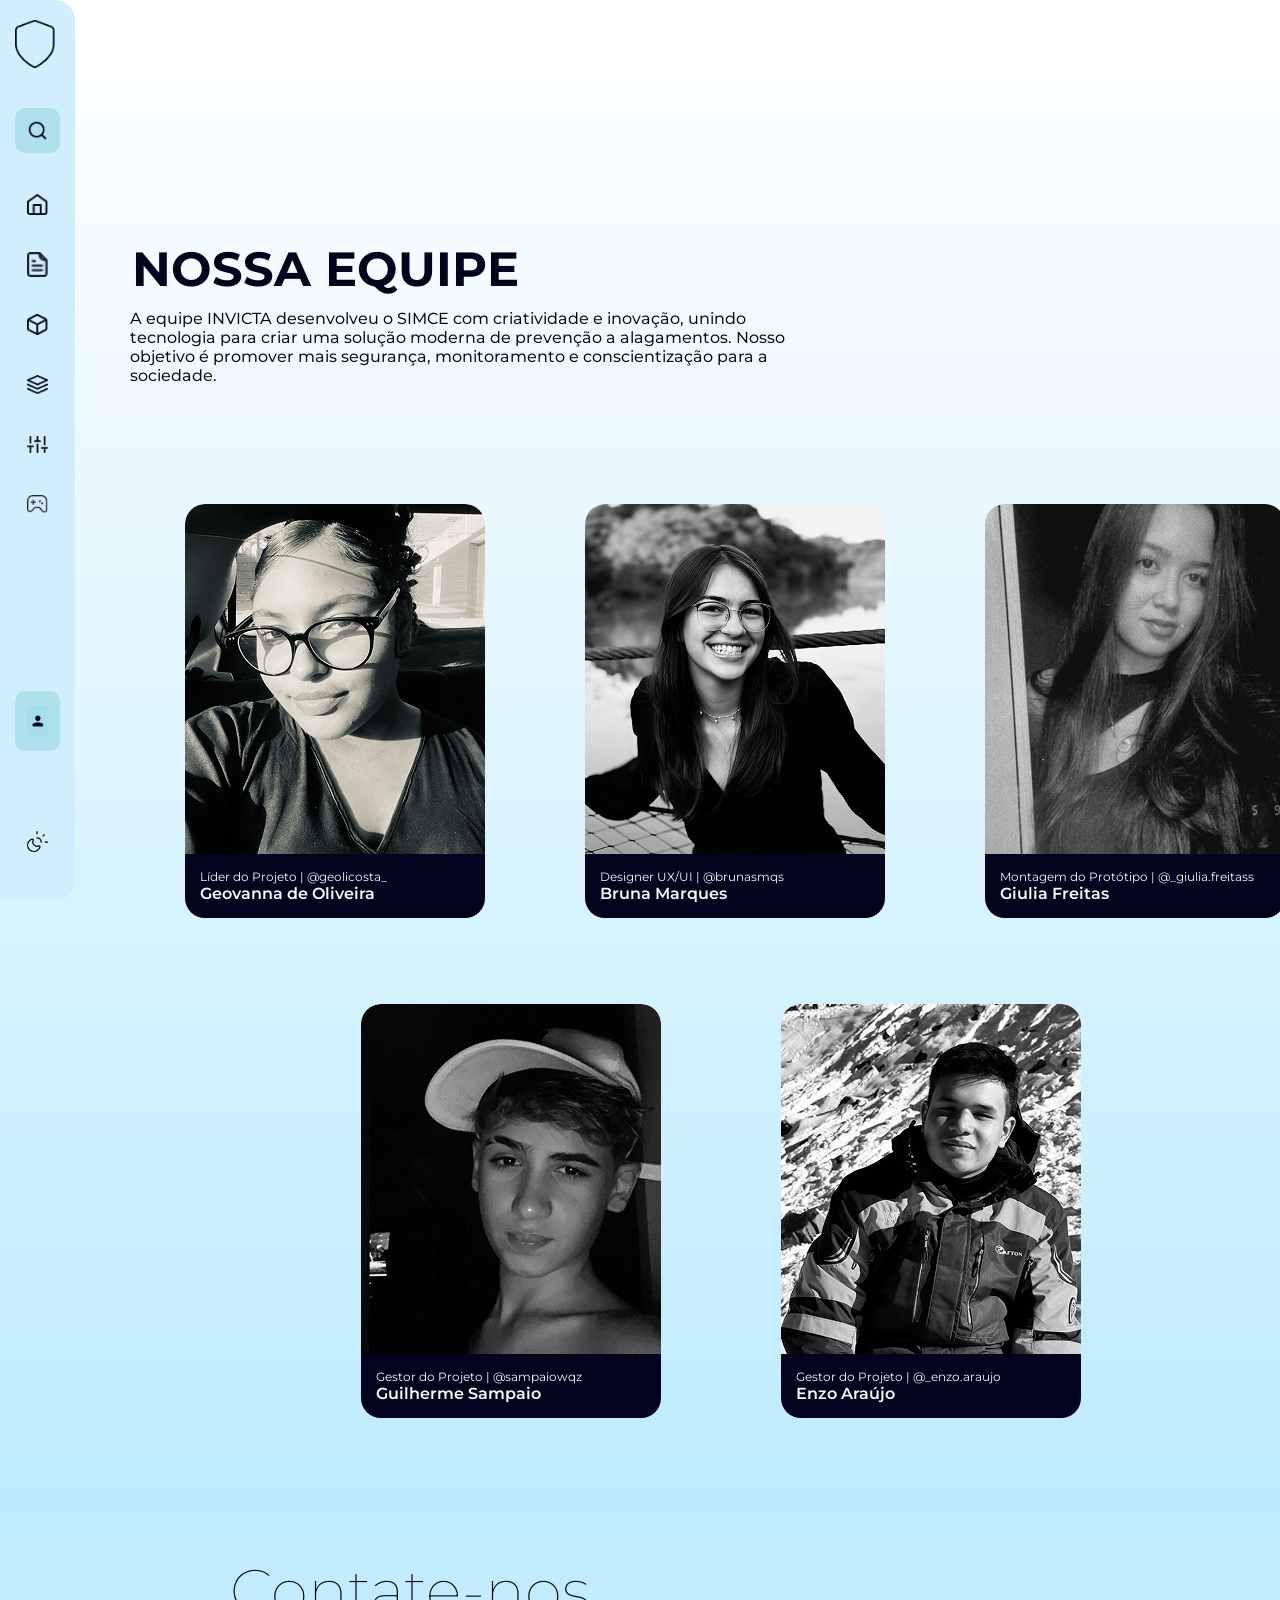
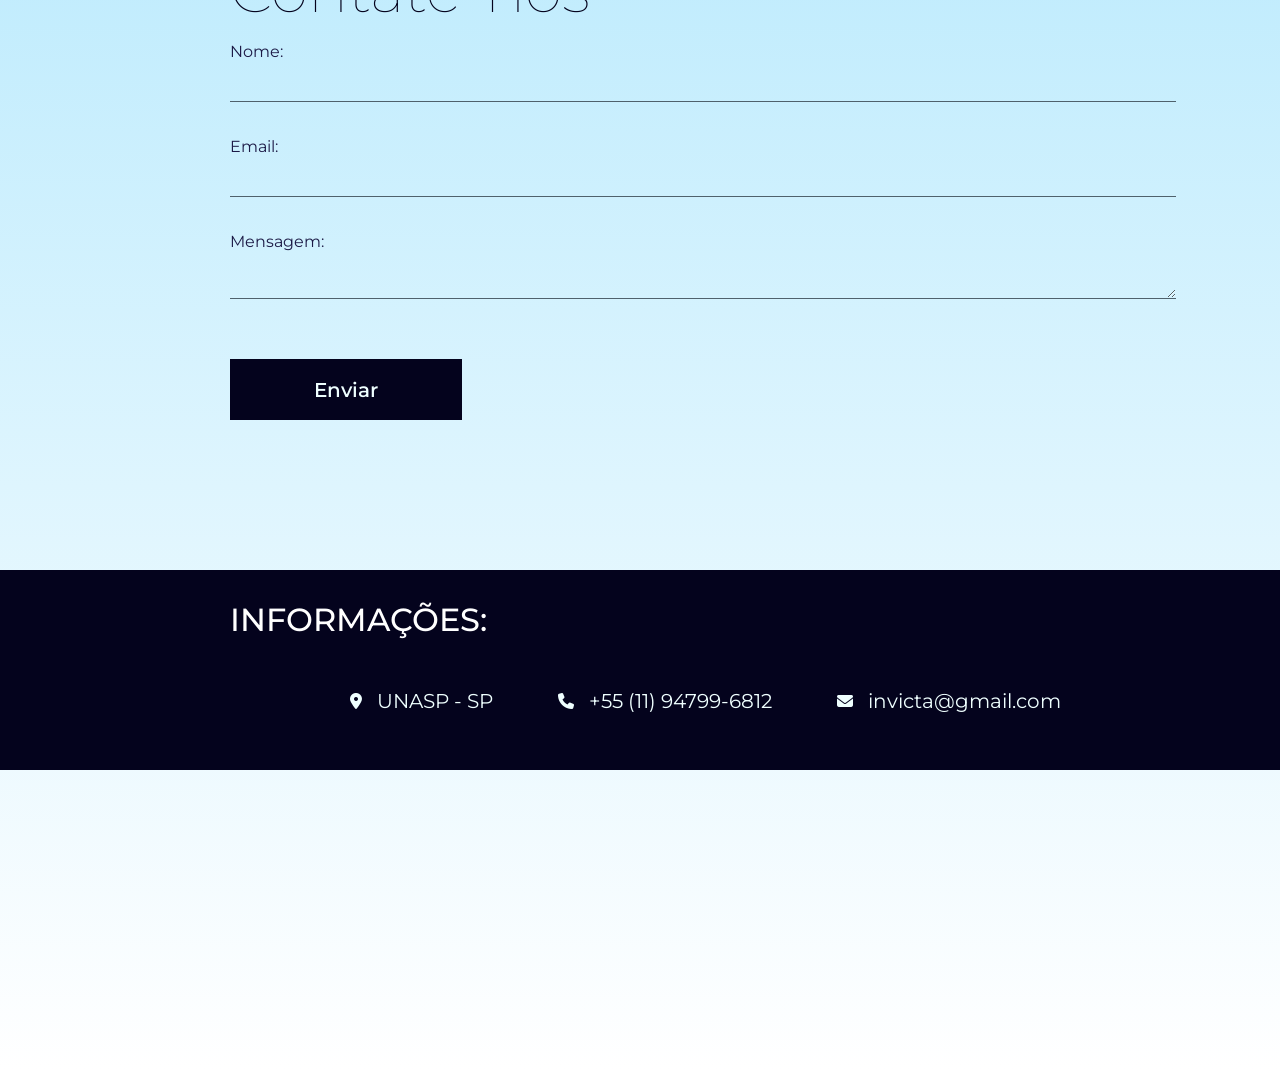
==== commit 17b12c24: "adição de transiçãol modo claro/escuro home e equipe" ====
--- a/pages-clara/equipeClaro.html
+++ b/pages-clara/equipeClaro.html
@@ -1,78 +1,93 @@
 <!doctype html>
-<html lang="en">
+<html lang="pt-BR">
     <head>
         <meta charset="UTF-8" />
         <meta name="viewport" content="width=device-width, initial-scale=1.0" />
+
         <link rel="stylesheet" href="equipeClaro.css" />
+
         <link
             rel="stylesheet"
             href="https://cdnjs.cloudflare.com/ajax/libs/font-awesome/6.7.2/css/all.min.css"
         />
+
         <link rel="preconnect" href="https://fonts.googleapis.com" />
         <link rel="preconnect" href="https://fonts.gstatic.com" crossorigin />
+
         <link
             href="https://fonts.googleapis.com/css2?family=Montserrat:wght@300;400;500;700&display=swap"
             rel="stylesheet"
         />
+
         <title>Nossa Equipe</title>
     </head>
+
     <body>
         <div id="page">
+            <!-- MENU -->
             <div class="menu">
+                <!-- LOGO -->
                 <div class="logo">
                     <img
                         class="logoIcon"
                         src="../imagesClaro/LOGOClaro.png"
-                        alt="LOGO"
-                    />
+                        alt="Logo Invicta"
+                    />
+
                     <span>INVICTA</span>
                 </div>
 
+                <!-- PESQUISA -->
                 <div class="pesquisa">
                     <img
                         class="serchIcon"
-                        src="/imagesClaro/PESQUISAClaro.png"
+                        src="../imagesClaro/PESQUISAClaro.png"
                         alt="Pesquisar"
                     />
+
                     <span>Pesquisar</span>
                 </div>
 
+                <!-- LINKS DO MENU -->
+
                 <a href="indexClaro.html" class="item-menu">
-                    <img src="/imagesClaro/HOMEClaro.png" alt="Home" />
+                    <img src="../imagesClaro/HOMEClaro.png" alt="Home" />
                     <span>Home</span>
                 </a>
 
                 <a href="manualClaro.html" class="item-menu">
-                    <img src="/imagesClaro/MANUALClaro.png" alt="Lista" />
+                    <img src="../imagesClaro/MANUALClaro.png" alt="Manual" />
                     <span>Manual</span>
                 </a>
 
                 <a href="produtoClaro.html" class="item-menu">
-                    <img src="/imagesClaro/PRODUTOClaro.png" alt="Manual" />
+                    <img src="../imagesClaro/PRODUTOClaro.png" alt="Produto" />
                     <span>Produto</span>
                 </a>
 
                 <a href="equipeClaro.html" class="item-menu">
-                    <img src="/imagesClaro/EQUIPEClaro.png" alt="Equipe" />
+                    <img src="../imagesClaro/EQUIPEClaro.png" alt="Equipe" />
                     <span>Equipe</span>
                 </a>
 
                 <a href="referenciasClaro.html" class="item-menu">
                     <img
-                        src="/imagesClaro/REFERENCIASClaro.png"
+                        src="../imagesClaro/REFERENCIASClaro.png"
                         alt="Referências"
                     />
                     <span>Referências</span>
                 </a>
+
                 <a href="gameClaro.html" class="item-menu">
-                    <img src="/imagesClaro/GAMEClaro.png" alt="Game" />
+                    <img src="../imagesClaro/GAMEClaro.png" alt="Game" />
                     <span>Game</span>
                 </a>
 
+                <!-- USUÁRIO -->
                 <div class="usuario">
                     <img
                         class="userIcon"
-                        src="/imagesClaro/SECAO-USUARIOClaro.png"
+                        src="../imagesClaro/SECAO-USUARIOClaro.png"
                         alt="Usuário"
                     />
 
@@ -81,20 +96,25 @@
                         <p>geovanna@email.com</p>
                     </div>
                 </div>
-                <a href="../pages/equipe.html" class="item-menu modo-claro">
-                        <img 
-                            class="tema-iconify"
-                            src="/imagesClaro/ModoEscuro.png"
-                            alt="Icone de lua e sol"
-                        />
-                        <span>Modo Escuro</span>
-                </a>
-            </div>
-
+
+                <!-- BOTÃO MODO ESCURO -->
+                <button type="button" class="item-menu modo-escuro">
+                    <img
+                        class="tema-iconify"
+                        src="../imagesClaro/ModoEscuro.png"
+                        alt="Ícone de lua e sol"
+                    />
+
+                    <span>Modo Escuro</span>
+                </button>
+            </div>
+
+            <!-- TÍTULO -->
             <div class="titulo">
                 <h1>NOSSA EQUIPE</h1>
             </div>
 
+            <!-- DESCRIÇÃO -->
             <div>
                 <p id="descricao">
                     A equipe INVICTA desenvolveu o SIMCE com criatividade e
@@ -103,77 +123,95 @@
                     segurança, monitoramento e conscientização para a sociedade.
                 </p>
             </div>
+
+            <!-- EQUIPE -->
             <div class="equipe">
+                <!-- LINHA DAS MENINAS -->
                 <div class="linha-meninas">
                     <div class="card" id="geo">
-                        <img src="/images/Geovanna.png" alt="Imagem Geovanna" />
+                        <img
+                            src="../images/Geovanna.png"
+                            alt="Imagem Geovanna"
+                        />
 
                         <div class="info-card">
                             <p>Líder do Projeto | @geolicosta_</p>
+
                             <h4 class="nome">Geovanna de Oliveira</h4>
                         </div>
                     </div>
 
                     <div class="card">
-                        <img src="/images/Bruna.png" alt="Imagem Bruna" />
+                        <img src="../images/Bruna.png" alt="Imagem Bruna" />
 
                         <div class="info-card">
                             <p>Designer UX/UI | @brunasmqs</p>
+
                             <h4 class="nome">Bruna Marques</h4>
                         </div>
                     </div>
 
                     <div class="card" id="lia">
-                        <img src="/images/Giulia.png" alt="Imagem Giulia" />
+                        <img src="../images/Giulia.png" alt="Imagem Giulia" />
 
                         <div class="info-card">
                             <p>Montagem do Protótipo | @_giulia.freitass</p>
+
                             <h4 class="nome">Giulia Freitas</h4>
                         </div>
                     </div>
                 </div>
 
+                <!-- LINHA DOS MENINOS -->
                 <div class="linha-meninos">
                     <div class="card" id="guilherme">
                         <img
-                            src="/images/Guilherme.png"
+                            src="../images/Guilherme.png"
                             alt="Imagem Guilherme"
                         />
 
                         <div class="info-card">
                             <p>Gestor do Projeto | @sampaiowqz</p>
+
                             <h4 class="nome">Guilherme Sampaio</h4>
                         </div>
                     </div>
 
                     <div class="card" id="enzo">
-                        <img src="/images/Enzo.png" alt="Imagem Enzo" />
+                        <img src="../images/Enzo.png" alt="Imagem Enzo" />
 
                         <div class="info-card">
                             <p>Gestor do Projeto | @_enzo.araujo</p>
+
                             <h4 class="nome">Enzo Araújo</h4>
                         </div>
                     </div>
                 </div>
             </div>
 
+            <!-- CONTATE-NOS -->
             <div class="contate-nos">
                 <h2>Contate-nos</h2>
 
                 <div class="informacao">
-                    <label for="nome">Nome:</label>
+                    <label for="nome"> Nome: </label>
+
                     <input type="text" id="nome" name="nome" />
 
-                    <label for="email">Email:</label>
+                    <label for="email"> Email: </label>
+
                     <input type="email" id="email" name="email" />
 
-                    <label for="mensagem">Mensagem:</label>
+                    <label for="mensagem"> Mensagem: </label>
+
                     <textarea id="mensagem" name="mensagem" rows="5"></textarea>
                 </div>
+
                 <button type="submit">Enviar</button>
             </div>
         </div>
 
+        <!-- INFORMAÇÕES -->
         <div class="info">
             <h3>INFORMAÇÕES:</h3>
 
@@ -188,5 +226,8 @@
                 <p>invicta@gmail.com</p>
             </div>
         </div>
+
+        <!-- JAVASCRIPT -->
+        <script src="equipeClaro.js"></script>
     </body>
 </html>
--- a/pages-clara/equipeClaro.css
+++ b/pages-clara/equipeClaro.css
@@ -1,4 +1,5 @@
 @import "../colors.css";
+
 /* =========================================================
    CONFIGURAÇÕES GERAIS
 ========================================================= */
@@ -14,21 +15,57 @@
   scroll-behavior: smooth;
 }
 
+/* =========================================================
+   BOTÃO MODO ESCURO
+========================================================= */
+
+button.modo-escuro {
+  border: none;
+  background: transparent;
+  font: inherit;
+  color: inherit;
+  text-align: left;
+  appearance: none;
+  -webkit-appearance: none;
+}
+
+/* =========================================================
+   TRANSIÇÃO ENTRE TEMAS
+========================================================= */
+
 body {
-  background: linear-gradient(180deg, var(--cor-texto) 0%, var(--cor-15) 56.25%, var(--cor-texto) 100%);
+  background: linear-gradient(
+    180deg,
+    var(--cor-texto) 0%,
+    var(--cor-15) 56.25%,
+    var(--cor-texto) 100%
+  );
 
   color: var(--cor-elemento);
 
   position: relative;
   min-height: 100vh;
-}
+
+  opacity: 0;
+  transition: opacity 0.5s ease;
+}
+
+body.entrando {
+  opacity: 1;
+}
+
+body.saindo {
+  opacity: 0;
+}
+
+/* =========================================================
+   LARGURA DA PÁGINA
+========================================================= */
 
 #page {
-  /* border: 1px solid red; */
   max-width: 1300px;
   margin-inline: auto;
 }
-
 
 /* =========================================================
    ANIMAÇÕES
@@ -46,7 +83,6 @@
   }
 }
 
-
 /* =========================================================
    IMAGENS
 ========================================================= */
@@ -55,7 +91,6 @@
   max-width: 100%;
   display: block;
 }
-
 
 /* =========================================================
    MENU
@@ -82,13 +117,13 @@
   transition: .35s ease;
 
   border-radius: 0 1.25rem 1.25rem 0;
+
   z-index: 999;
 }
 
 .menu:hover {
   width: 16.25rem;
 }
-
 
 /* =========================================================
    LOGO
@@ -120,7 +155,6 @@
   opacity: 1;
 }
 
-
 /* =========================================================
    PESQUISA
 ========================================================= */
@@ -154,7 +188,6 @@
   opacity: 1;
 }
 
-
 /* =========================================================
    ITENS DO MENU
 ========================================================= */
@@ -177,15 +210,15 @@
 
   text-decoration: none;
 
-  color: var(--cor-01);
+  color: var(--cor-texto);
 }
 
 .item-menu:hover {
-  background: var(--cor-06);
+  color: rgba(161, 220, 230, 0.70);
 }
 
 .item-menu img {
-  width: 1.75rem;
+  width: 2rem;
   height: 1.75rem;
 
   object-fit: contain;
@@ -208,6 +241,9 @@
   opacity: 1;
 }
 
+.menu:hover .item-menu {
+  opacity: 1;
+}
 
 /* =========================================================
    USUÁRIO
@@ -262,63 +298,9 @@
   height: auto;
 }
 
-
-/* =========================================================
-   TEMA
-========================================================= */
-
-.menu:hover .item-menu {
-  opacity: 1;
-}
-
-.item-menu {
-  display: flex;
-  align-items: center;
-
-  gap: 1.125rem;
-
-  width: 100%;
-
-  padding: 0.75rem;
-  margin-bottom: 0.5rem;
-
-  border-radius: 0.625rem;
-
-  cursor: pointer;
-  transition: .3s ease;
-
-  text-decoration: none;
-
-  color: var(--cor-texto);
-}
-
-.item-menu:hover {
-  color: rgba(161, 220, 230, 0.70); 
-}
-
-.item-menu img {
-  width: 2rem;
-  height: 1.75rem;
-
-  object-fit: contain;
-  flex-shrink: 0;
-}
-
-.item-menu span {
-  white-space: nowrap;
-
-  opacity: 0;
-  transition: .3s ease;
-
-  font-size: 1rem;
-  font-weight: 500;
-}
-
-
 /* =========================================================
    INÍCIO DO CSS EQUIPE
 ========================================================= */
-
 
 /* ---------- TÍTULO ---------- */
 
@@ -347,7 +329,6 @@
   margin-top: 240px;
 }
 
-
 /* ---------- DESCRIÇÃO DO TÍTULO ---------- */
 
 #descricao {
@@ -355,7 +336,7 @@
 
   margin-top: 10px;
 
-  color: (--cor-01);
+  color: var(--cor-01);
 
   font-family: Montserrat;
 
@@ -371,7 +352,7 @@
 }
 
 p {
-  color: (--cor-01);
+  color: var(--cor-01);
 
   font-family: Montserrat;
 
@@ -385,7 +366,6 @@
 
   margin-left: 130px;
 }
-
 
 /* =========================================================
    IMAGENS DA EQUIPE
@@ -401,7 +381,7 @@
 
 .info-card p,
 .info-card h4 {
-  color:  var(--cor-14);
+  color: var(--cor-14);
 
   padding-left: 15px;
 }
@@ -472,7 +452,6 @@
   height: 350px;
 }
 
-
 /* =========================================================
    CONTATE-NOS
 ========================================================= */
@@ -486,7 +465,7 @@
 }
 
 h2 {
-  color:  var(--cor-fundo-3);
+  color: var(--cor-fundo-3);
 
   font-family: Montserrat;
 
@@ -523,7 +502,6 @@
 
   border: none;
 
-
   border-bottom: 1px solid var(--cor-02);
 
   outline: none;
@@ -542,7 +520,6 @@
 
   margin-top: 200px;
 }
-
 
 /* =========================================================
    BOTÃO
@@ -571,7 +548,6 @@
   margin-top: 40px;
 }
 
-
 /* =========================================================
    INFORMAÇÕES
 ========================================================= */
